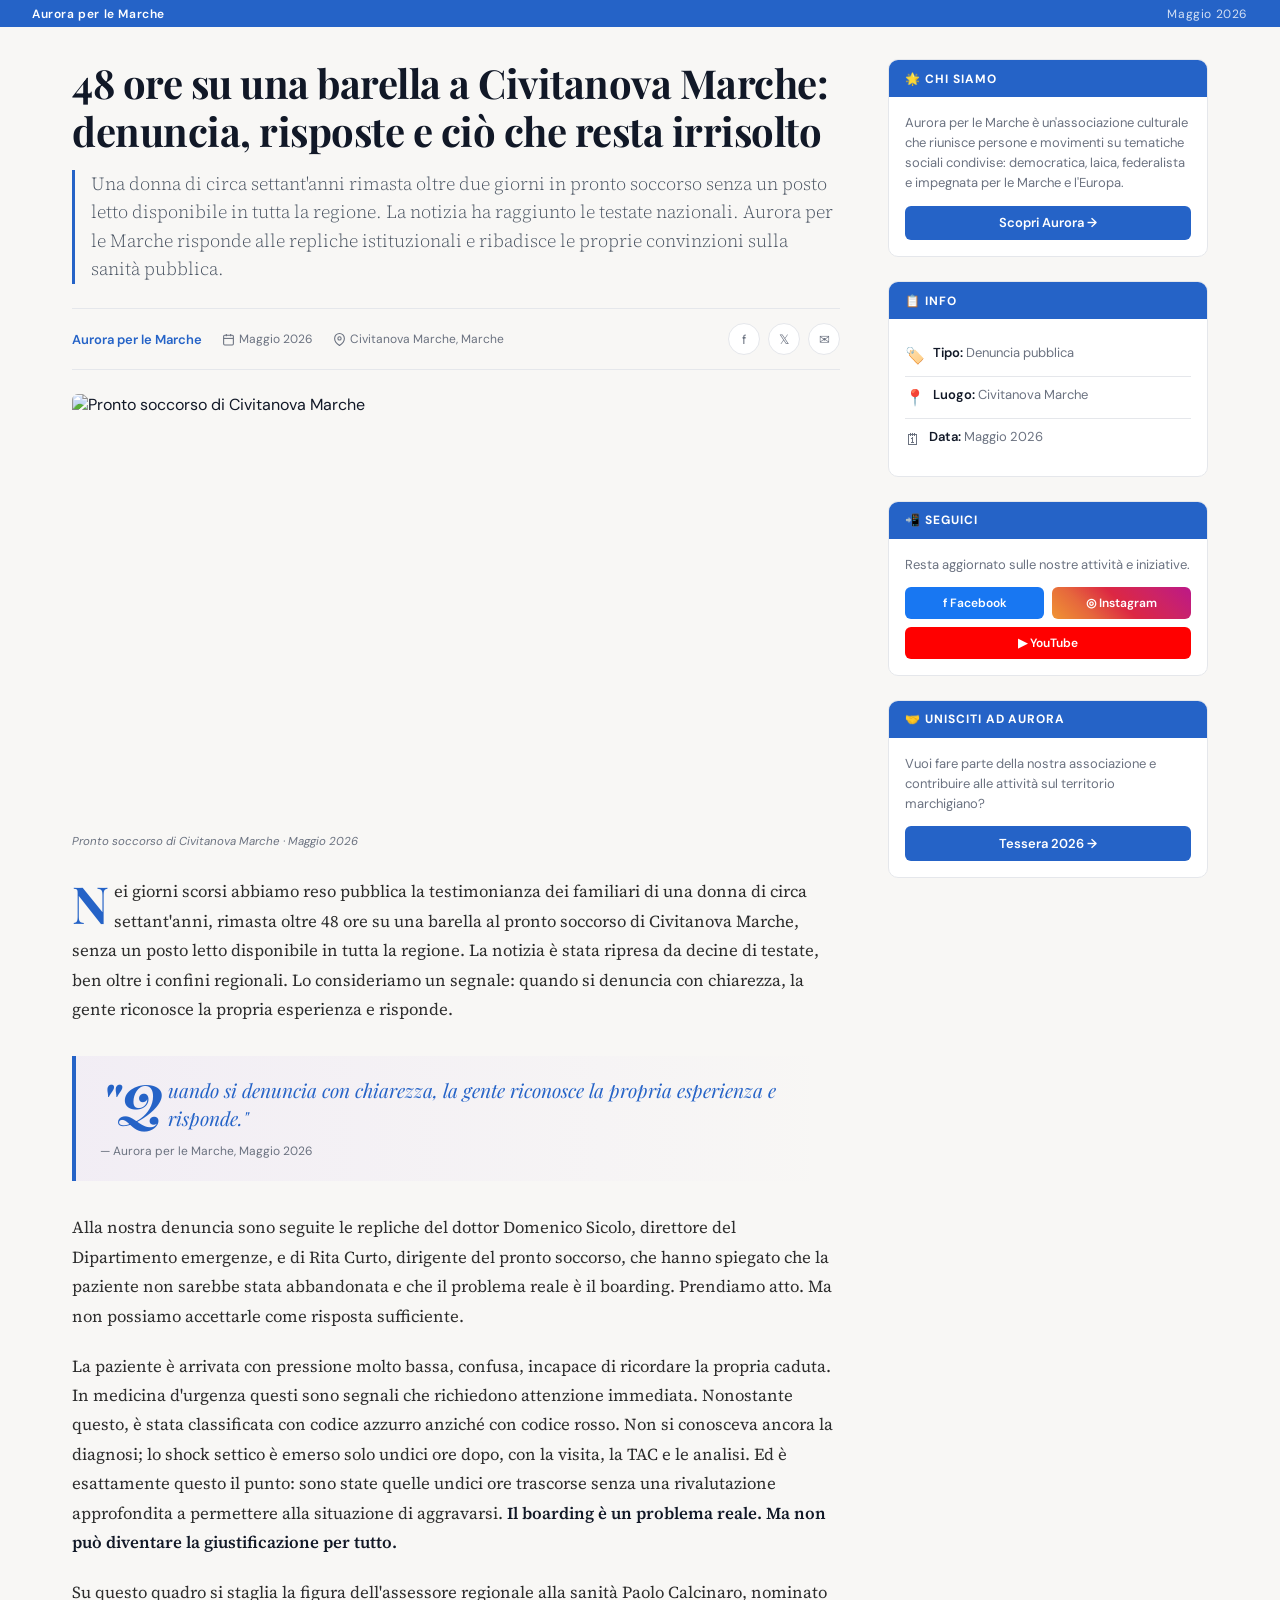
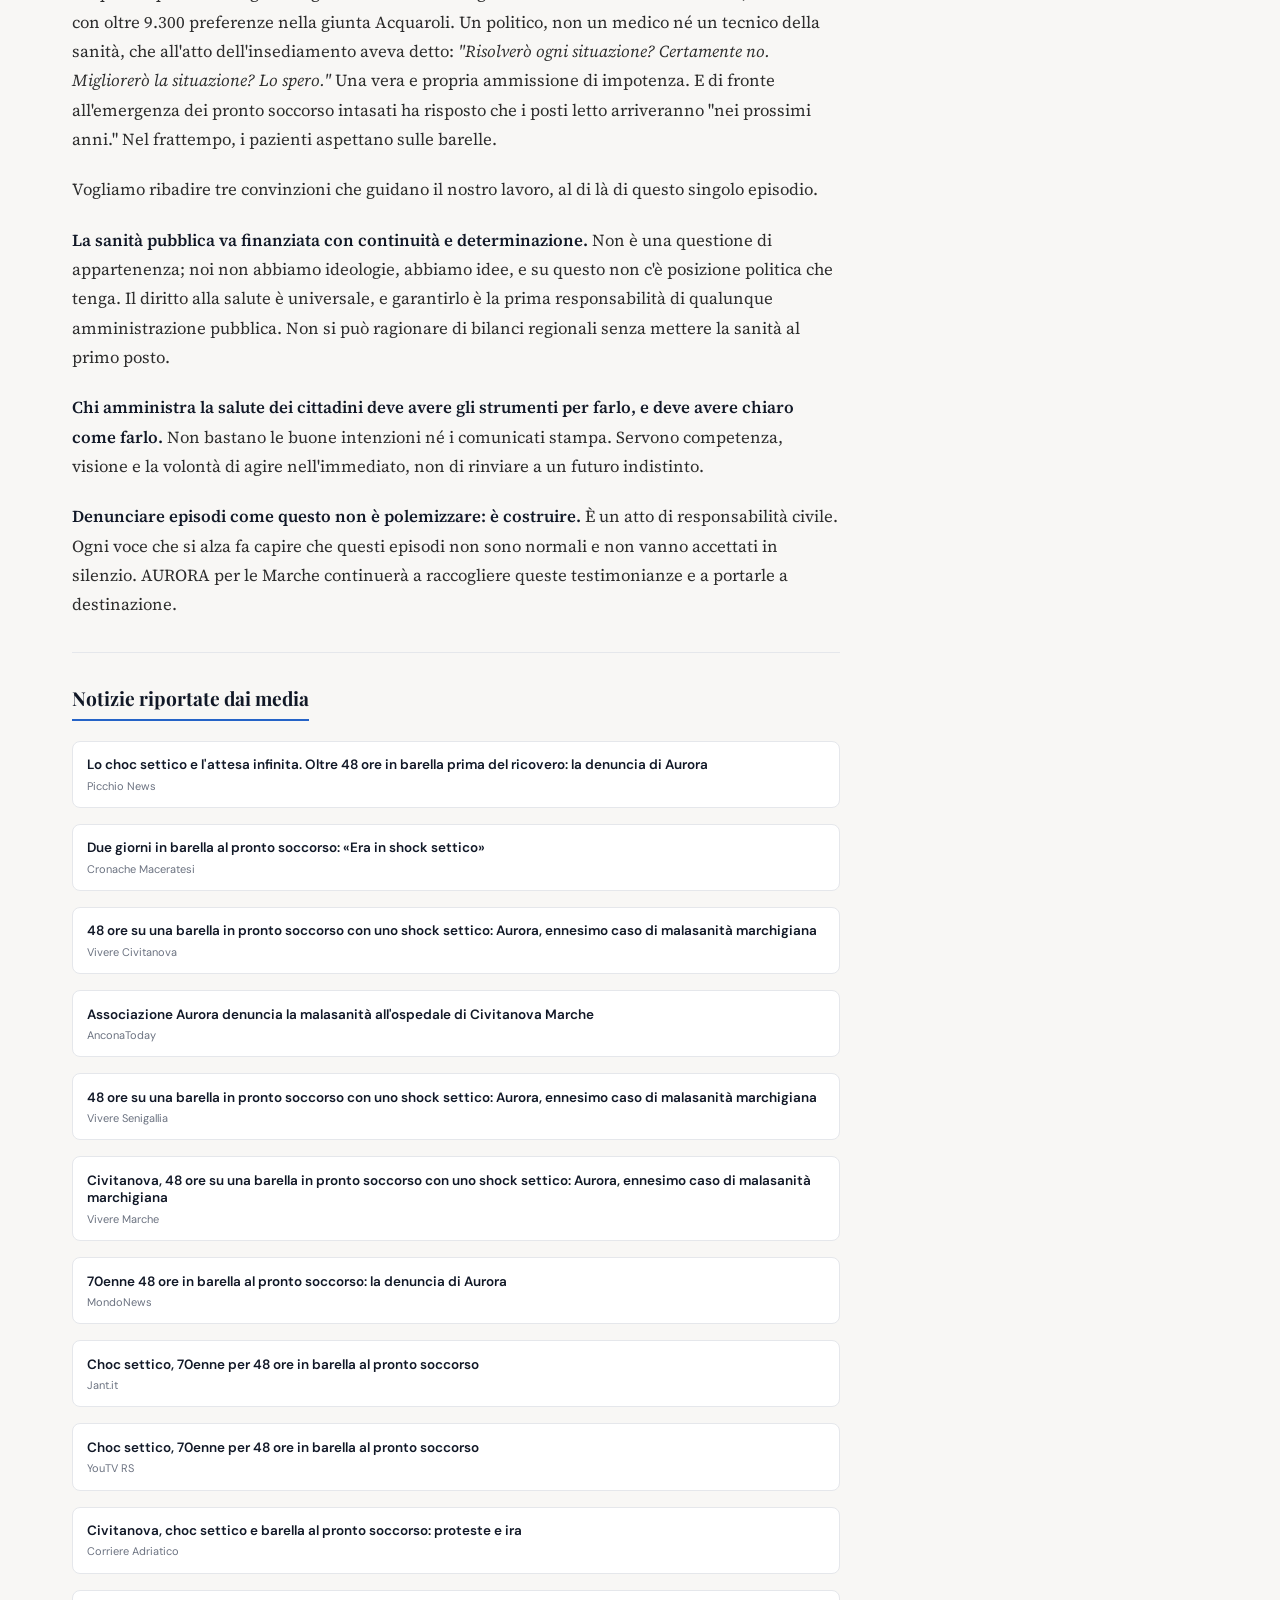
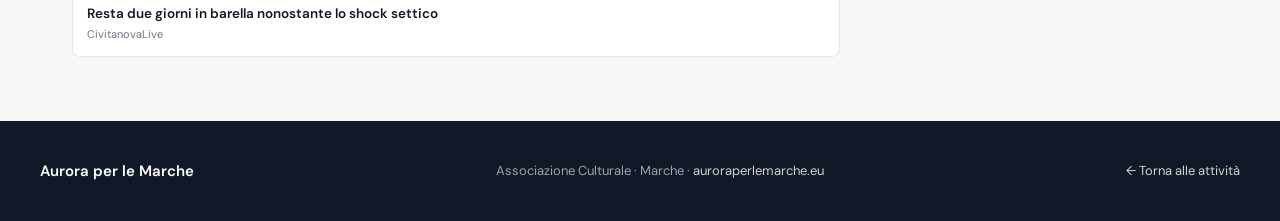
==== attivita-singola-malasanità-civitanova.html @ 757f7556 "Add files via upload" ====
<!DOCTYPE html>
<html lang="it">
<head>
  <meta charset="UTF-8" />
  <meta name="viewport" content="width=device-width, initial-scale=1.0" />
  <title>48 ore su una barella – Aurora per le Marche</title>
  <link rel="preconnect" href="https://fonts.googleapis.com" />
  <link rel="preconnect" href="https://fonts.gstatic.com" crossorigin />
  <link href="https://fonts.googleapis.com/css2?family=Playfair+Display:ital,wght@0,500;0,700;1,500;1,700&family=Source+Serif+4:ital,wght@0,300;0,400;1,300;1,400&family=DM+Sans:wght@300;400;500;600&display=swap" rel="stylesheet" />
  <style>
    :root {
      --aurora-purple: #2563c7;
      --aurora-purple-light: #4f8ef7;
      --aurora-magenta: #e8417a;
      --aurora-gold: #f0c040;
      --aurora-bg: #f8f7f5;
      --aurora-surface: #ffffff;
      --aurora-text: #111827;
      --aurora-muted: #6b7280;
      --aurora-border: #e5e7eb;
      --aurora-red: #dc2626;
    }

    *, *::before, *::after { box-sizing: border-box; margin: 0; padding: 0; }

    body {
      font-family: 'DM Sans', sans-serif;
      background: var(--aurora-bg);
      color: var(--aurora-text);
    }

    /* ── TOP RIBBON ── */
    .top-ribbon {
      background: #2563c7;
      color: #fff;
      font-size: 12px;
      font-weight: 600;
      letter-spacing: 0.05em;
      padding: 0.35rem 2rem;
      display: flex;
      align-items: center;
      justify-content: space-between;
      gap: 1rem;
    }

    .ribbon-left { display: flex; align-items: center; gap: 1rem; }

    .ribbon-date { opacity: 0.8; font-weight: 400; }

   

    @keyframes blink { 50% { opacity: 0.5; } }

    /* ── LAYOUT ── */
    .page-layout {
      max-width: 1200px;
      margin: 2rem auto;
      padding: 0 2rem;
      display: grid;
      grid-template-columns: 1fr 320px;
      gap: 3rem;
      align-items: start;
    }

    /* ── ARTICLE ── */
    .article-wrap {}


    .article-title {
      font-family: 'Playfair Display', serif;
      font-size: clamp(1.7rem, 4vw, 2.5rem);
      font-weight: 700;
      line-height: 1.2;
      color: var(--aurora-text);
      margin-bottom: 0.9rem;
      letter-spacing: -0.5px;
    }

    .article-subtitle {
      font-family: 'Source Serif 4', serif;
      font-size: 1.15rem;
      color: #4b5563;
      line-height: 1.55;
      margin-bottom: 1.5rem;
      font-weight: 300;
      border-left: 3px solid var(--aurora-purple);
      padding-left: 1rem;
    }

    /* META BAR */
    .meta-bar {
      display: flex;
      align-items: center;
      justify-content: space-between;
      padding: 0.9rem 0;
      border-top: 1px solid var(--aurora-border);
      border-bottom: 1px solid var(--aurora-border);
      margin-bottom: 1.5rem;
      flex-wrap: wrap;
      gap: 0.75rem;
    }

    .meta-left { display: flex; align-items: center; gap: 1.25rem; flex-wrap: wrap; }

    .meta-author { font-size: 13px; font-weight: 600; color: var(--aurora-purple); }

    .meta-date, .meta-location {
      font-size: 12px;
      color: var(--aurora-muted);
      display: flex;
      align-items: center;
      gap: 4px;
    }

    .meta-date svg, .meta-location svg { width: 13px; height: 13px; }

    .share-btns { display: flex; gap: 0.5rem; }

    .share-btn {
      width: 32px;
      height: 32px;
      border-radius: 50%;
      display: flex;
      align-items: center;
      justify-content: center;
      border: 1.5px solid var(--aurora-border);
      background: #fff;
      cursor: pointer;
      transition: all 0.2s;
      color: var(--aurora-muted);
      text-decoration: none;
      font-size: 13px;
    }

    .share-btn:hover { border-color: var(--aurora-purple); color: var(--aurora-purple); }

    /* HERO */
    .article-hero {
      width: 100%;
      aspect-ratio: 16/9;
      object-fit: cover;
      border-radius: 6px;
      margin-bottom: 0.5rem;
      display: block;
    }

    .img-caption {
      font-size: 11.5px;
      color: var(--aurora-muted);
      margin-bottom: 1.75rem;
      font-style: italic;
    }

    /* BODY TEXT */
    .article-body {
      font-family: 'Source Serif 4', serif;
      font-size: 1.05rem;
      line-height: 1.75;
      color: #2d2d2d;
    }

    .article-body p { margin-bottom: 1.3rem; }

    .article-body p:first-child::first-letter {
      font-size: 3.2rem;
      font-family: 'Playfair Display', serif;
      font-weight: 700;
      float: left;
      line-height: 0.8;
      margin: 0.1em 0.1em 0 0;
      color: var(--aurora-purple);
    }

    .article-body strong { font-weight: 600; color: var(--aurora-text); }

    .article-body a { color: var(--aurora-purple); text-decoration: underline; text-underline-offset: 2px; }

    /* PULL QUOTE */
    .pull-quote {
      border-left: 4px solid var(--aurora-purple);
      background: linear-gradient(90deg, rgba(124,58,237,0.05), transparent);
      padding: 1.2rem 1.5rem;
      margin: 2rem 0;
      border-radius: 0 6px 6px 0;
    }

    .pull-quote p {
      font-family: 'Playfair Display', serif;
      font-style: italic;
      font-size: 1.2rem;
      line-height: 1.5;
      color: var(--aurora-purple);
      margin: 0 !important;
    }

    .pull-quote cite {
      display: block;
      font-size: 12px;
      color: var(--aurora-muted);
      margin-top: 0.5rem;
      font-style: normal;
      font-family: 'DM Sans', sans-serif;
    }

    /* DIVIDER */
    .divider { border: none; border-top: 1px solid var(--aurora-border); margin: 2rem 0; }

    /* MEDIA SECTION */
    .related-section h3 {
      font-family: 'Playfair Display', serif;
      font-size: 1.2rem;
      margin-bottom: 1.25rem;
      padding-bottom: 0.5rem;
      border-bottom: 2px solid var(--aurora-purple);
      display: inline-block;
    }

    .related-cards { display: flex; flex-direction: column; gap: 1rem; }

    .related-card {
      display: flex;
      gap: 1rem;
      align-items: flex-start;
      padding: 0.9rem;
      background: #fff;
      border-radius: 8px;
      border: 1px solid var(--aurora-border);
      text-decoration: none;
      color: inherit;
      transition: box-shadow 0.2s;
    }

    .related-card:hover { box-shadow: 0 4px 16px rgba(124,58,237,0.1); }

    .related-img-placeholder {
      width: 72px;
      height: 56px;
      background: linear-gradient(135deg, #2563c7, #e8417a);
      border-radius: 4px;
      flex-shrink: 0;
      display: flex;
      align-items: center;
      justify-content: center;
      font-size: 1.5rem;
    }

    .related-info {}
    .related-tag {
      font-size: 10px;
      font-weight: 700;
      text-transform: uppercase;
      letter-spacing: 0.07em;
      color: var(--aurora-purple);
      margin-bottom: 0.3rem;
    }

    .related-title {
      font-size: 13.5px;
      font-weight: 600;
      line-height: 1.3;
      color: var(--aurora-text);
    }

    .related-source {
      font-size: 11px;
      color: var(--aurora-muted);
      margin-top: 0.3rem;
    }

    /* ── SIDEBAR ── */
    .sidebar {
      position: sticky;
      top: 40px;
    }

    .sidebar-widget {
      background: #fff;
      border: 1px solid var(--aurora-border);
      border-radius: 10px;
      overflow: hidden;
      margin-bottom: 1.5rem;
    }

    .widget-header {
      background: var(--aurora-purple);
      color: #fff;
      padding: 0.65rem 1rem;
      font-size: 12px;
      font-weight: 700;
      text-transform: uppercase;
      letter-spacing: 0.08em;
    }

    .widget-body { padding: 1rem; }

    .widget-body p {
      font-size: 13px;
      color: var(--aurora-muted);
      line-height: 1.55;
      margin-bottom: 0.75rem;
    }

    .widget-btn {
      display: block;
      text-align: center;
      background: var(--aurora-purple);
      color: #fff;
      text-decoration: none;
      padding: 0.55rem 1rem;
      border-radius: 6px;
      font-size: 13px;
      font-weight: 600;
      transition: opacity 0.2s;
    }

    .widget-btn:hover { opacity: 0.85; }

    .widget-social { display: grid; grid-template-columns: 1fr 1fr; gap: 0.5rem; }

    .social-btn {
      display: flex;
      align-items: center;
      justify-content: center;
      gap: 6px;
      padding: 0.5rem;
      border-radius: 6px;
      font-size: 12px;
      font-weight: 600;
      text-decoration: none;
      transition: opacity 0.2s;
    }

    .social-btn:hover { opacity: 0.85; }
    .social-fb { background: #1877f2; color: #fff; }
    .social-ig { background: linear-gradient(45deg,#f09433,#e6683c,#dc2743,#cc2366,#bc1888); color: #fff; }
    .social-yt { background: #ff0000; color: #fff; grid-column: 1 / -1; }

    .info-list { list-style: none; }
    .info-list li {
      display: flex;
      align-items: flex-start;
      gap: 8px;
      font-size: 13px;
      color: var(--aurora-muted);
      padding: 0.55rem 0;
      border-bottom: 1px solid var(--aurora-border);
      line-height: 1.4;
    }

    .info-list li:last-child { border-bottom: none; }
    .info-list .info-icon { font-size: 1rem; flex-shrink: 0; margin-top: 1px; }
    .info-list strong { color: var(--aurora-text); font-weight: 600; }

    /* ── FOOTER ── */
    footer {
      background: var(--aurora-text);
      color: rgba(255,255,255,0.6);
      padding: 2.5rem 2rem;
      margin-top: 4rem;
    }

    .footer-inner {
      max-width: 1200px;
      margin: 0 auto;
      display: flex;
      align-items: center;
      justify-content: space-between;
      flex-wrap: wrap;
      gap: 1.5rem;
    }

    .footer-brand {
      display: flex;
      align-items: center;
      gap: 10px;
      color: #fff;
      font-size: 15px;
      font-weight: 600;
    }

    footer p { font-size: 13px; }
    footer a { color: rgba(255,255,255,0.8); text-decoration: none; }
    footer a:hover { color: #fff; }

    /* ── RESPONSIVE ── */
    @media (max-width: 900px) {
      .page-layout { grid-template-columns: 1fr; }
      .sidebar { position: static; }
    }

    @media (max-width: 600px) {
      .article-title { font-size: 1.6rem; }
      .pull-quote p { font-size: 1.05rem; }
    }
  </style>
</head>
<body>

  <!-- TOP RIBBON -->
  <div class="top-ribbon">
    <div class="ribbon-left">
      <span>Aurora per le Marche </span>
    </div>
    <span class="ribbon-date">Maggio 2026</span>
  </div>

  <!-- MAIN LAYOUT (no header, no breadcrumb) -->
  <div class="page-layout">

    <!-- ARTICLE -->
    <article class="article-wrap">


      <h1 class="article-title">
        48 ore su una barella a Civitanova Marche: denuncia, risposte e ciò che resta irrisolto
      </h1>

      <p class="article-subtitle">
        Una donna di circa settant'anni rimasta oltre due giorni in pronto soccorso senza un posto letto disponibile in tutta la regione. La notizia ha raggiunto le testate nazionali. Aurora per le Marche risponde alle repliche istituzionali e ribadisce le proprie convinzioni sulla sanità pubblica.
      </p>

      <!-- META BAR -->
      <div class="meta-bar">
        <div class="meta-left">
          <span class="meta-author">Aurora per le Marche</span>
          <span class="meta-date">
            <svg viewBox="0 0 24 24" fill="none" stroke="currentColor" stroke-width="2"><rect x="3" y="4" width="18" height="18" rx="2" ry="2"/><line x1="16" y1="2" x2="16" y2="6"/><line x1="8" y1="2" x2="8" y2="6"/><line x1="3" y1="10" x2="21" y2="10"/></svg>
            Maggio 2026
          </span>
          <span class="meta-location">
            <svg viewBox="0 0 24 24" fill="none" stroke="currentColor" stroke-width="2"><path d="M21 10c0 7-9 13-9 13s-9-6-9-13a9 9 0 0118 0z"/><circle cx="12" cy="10" r="3"/></svg>
            Civitanova Marche, Marche
          </span>
        </div>
        <div class="share-btns">
          <a href="#" class="share-btn" title="Condividi su Facebook">f</a>
          <a href="#" class="share-btn" title="Condividi su X">𝕏</a>
          <a href="#" class="share-btn" title="Condividi su WhatsApp">✉</a>
        </div>
      </div>

      <!-- HERO -->
      <img class="article-hero" src="img/shock-settico-resta-48-ore-barella.png" alt="Pronto soccorso di Civitanova Marche">
      <p class="img-caption">
        Pronto soccorso di Civitanova Marche · Maggio 2026
      </p>

      <!-- ARTICLE BODY -->
      <div class="article-body">
        <p>
          Nei giorni scorsi abbiamo reso pubblica la testimonianza dei familiari di una donna di circa settant'anni, rimasta oltre 48 ore su una barella al pronto soccorso di Civitanova Marche, senza un posto letto disponibile in tutta la regione. La notizia è stata ripresa da decine di testate, ben oltre i confini regionali. Lo consideriamo un segnale: quando si denuncia con chiarezza, la gente riconosce la propria esperienza e risponde.
        </p>

        <div class="pull-quote">
          <p>"Quando si denuncia con chiarezza, la gente riconosce la propria esperienza e risponde."</p>
          <cite>— Aurora per le Marche, Maggio 2026</cite>
        </div>

        <p>
          Alla nostra denuncia sono seguite le repliche del dottor Domenico Sicolo, direttore del Dipartimento emergenze, e di Rita Curto, dirigente del pronto soccorso, che hanno spiegato che la paziente non sarebbe stata abbandonata e che il problema reale è il boarding. Prendiamo atto. Ma non possiamo accettarle come risposta sufficiente.
        </p>

        <p>
          La paziente è arrivata con pressione molto bassa, confusa, incapace di ricordare la propria caduta. In medicina d'urgenza questi sono segnali che richiedono attenzione immediata. Nonostante questo, è stata classificata con codice azzurro anziché con codice rosso. Non si conosceva ancora la diagnosi; lo shock settico è emerso solo undici ore dopo, con la visita, la TAC e le analisi. Ed è esattamente questo il punto: sono state quelle undici ore trascorse senza una rivalutazione approfondita a permettere alla situazione di aggravarsi. <strong>Il boarding è un problema reale. Ma non può diventare la giustificazione per tutto.</strong>
        </p>

        <p>
          Su questo quadro si staglia la figura dell'assessore regionale alla sanità Paolo Calcinaro, nominato con oltre 9.300 preferenze nella giunta Acquaroli. Un politico, non un medico né un tecnico della sanità, che all'atto dell'insediamento aveva detto: <em>"Risolverò ogni situazione? Certamente no. Migliorerò la situazione? Lo spero."</em> Una vera e propria ammissione di impotenza. E di fronte all'emergenza dei pronto soccorso intasati ha risposto che i posti letto arriveranno "nei prossimi anni." Nel frattempo, i pazienti aspettano sulle barelle.
        </p>

        <p>
          Vogliamo ribadire tre convinzioni che guidano il nostro lavoro, al di là di questo singolo episodio.
        </p>

        <p>
          <strong>La sanità pubblica va finanziata con continuità e determinazione.</strong> Non è una questione di appartenenza; noi non abbiamo ideologie, abbiamo idee, e su questo non c'è posizione politica che tenga. Il diritto alla salute è universale, e garantirlo è la prima responsabilità di qualunque amministrazione pubblica. Non si può ragionare di bilanci regionali senza mettere la sanità al primo posto.
        </p>

        <p>
          <strong>Chi amministra la salute dei cittadini deve avere gli strumenti per farlo, e deve avere chiaro come farlo.</strong> Non bastano le buone intenzioni né i comunicati stampa. Servono competenza, visione e la volontà di agire nell'immediato, non di rinviare a un futuro indistinto.
        </p>

        <p>
          <strong>Denunciare episodi come questo non è polemizzare: è costruire.</strong> È un atto di responsabilità civile. Ogni voce che si alza fa capire che questi episodi non sono normali e non vanno accettati in silenzio. AURORA per le Marche continuerà a raccogliere queste testimonianze e a portarle a destinazione.
        </p>
      </div>

      <hr class="divider">

      <!-- MEDIA SECTION -->
      <div class="related-section">
        <h3>Notizie riportate dai media</h3>
        <div class="related-cards">

         <a href="https://picchionews.it/sanita/lo-choc-settico-e-l-attesa-infinita-oltre-48-ore-in-barella-prima-del-ricovero-la-denuncia-di-aurora" target="_blank" class="related-card">
  <div class="related-info">
   <!-- <div class="related-tag">Sanità</div>-->
    <div class="related-title">Lo choc settico e l'attesa infinita. Oltre 48 ore in barella prima del ricovero: la denuncia di Aurora</div>
    <div class="related-source">Picchio News</div>
  </div>
</a>

<a href="https://www.cronachemaceratesi.it/2026/05/22/due-giorni-in-barella-al-pronto-soccorso-era-in-shock-settico/2067638/" target="_blank" class="related-card">
  <div class="related-info">
    <div class="related-title">Due giorni in barella al pronto soccorso: «Era in shock settico»</div>
    <div class="related-source">Cronache Maceratesi</div>
  </div>
</a>

<a href="https://www.viverecivitanova.it/2026/05/22/48-ore-su-una-barella-in-pronto-soccorso-con-uno-shock-settico-aurora-ennesimo-caso-di-malasanit-marchigiana/88428/" target="_blank" class="related-card">
  <div class="related-info">
    <div class="related-title">48 ore su una barella in pronto soccorso con uno shock settico: Aurora, ennesimo caso di malasanità marchigiana</div>
    <div class="related-source">Vivere Civitanova</div>
  </div>
</a>

<a href="https://www.anconatoday.it/attualita/associazione-aurora-denuncia-malasanita-ospedale-civitanova-marche.html" target="_blank" class="related-card">
  <div class="related-info">
    <div class="related-title">Associazione Aurora denuncia la malasanità all'ospedale di Civitanova Marche</div>
    <div class="related-source">AnconaToday</div>
  </div>
</a>

<a href="https://www.viveresenigallia.it/altrigiornali/4/88427-2026" target="_blank" class="related-card">
  <div class="related-info">
    <div class="related-title">48 ore su una barella in pronto soccorso con uno shock settico: Aurora, ennesimo caso di malasanità marchigiana</div>
    <div class="related-source">Vivere Senigallia</div>
  </div>
</a>

<a href="https://www.viveremarche.it/2026/05/22/civitanova-48-ore-su-una-barella-in-pronto-soccorso-con-uno-shock-settico-aurora-ennesimo-caso-di-malasanit-marchigiana/88427/" target="_blank" class="related-card">
  <div class="related-info">
    <div class="related-title">Civitanova, 48 ore su una barella in pronto soccorso con uno shock settico: Aurora, ennesimo caso di malasanità marchigiana</div>
    <div class="related-source">Vivere Marche</div>
  </div>
</a>

<a href="https://www.facebook.com/share/1E2Vz7PE1s/" target="_blank" class="related-card">
  <div class="related-info">
    <div class="related-title">70enne 48 ore in barella al pronto soccorso: la denuncia di Aurora</div>
    <div class="related-source">MondoNews</div>
  </div>
</a>

<a href="https://jant.it/notizie/choc-settico-70enne-per-48-ore-in-barella-al-pronto-soccorso" target="_blank" class="related-card">
  <div class="related-info">
    <div class="related-title">Choc settico, 70enne per 48 ore in barella al pronto soccorso</div>
    <div class="related-source">Jant.it</div>
  </div>
</a>

<a href="https://youtvrs.it/choc-settico-70enne-per-48-ore-in-barella-al-pronto-soccorso/" target="_blank" class="related-card">
  <div class="related-info">
    <div class="related-title">Choc settico, 70enne per 48 ore in barella al pronto soccorso</div>
    <div class="related-source">YouTV RS</div>
  </div>
</a>

<a href="https://www.corriereadriatico.it/macerata/civitanova_choc_settico_barella_pronto_soccorso_proteste_ira-9548792.html" target="_blank" class="related-card">
  <div class="related-info">
    <div class="related-title">Civitanova, choc settico e barella al pronto soccorso: proteste e ira</div>
    <div class="related-source">Corriere Adriatico</div>
  </div>
</a>

<a href="https://share.google/loaqKpfWSAqoYcH75" target="_blank" class="related-card">
  <div class="related-info">
    <div class="related-title">Resta due giorni in barella nonostante lo shock settico</div>
    <div class="related-source">CivitanovaLive</div>
  </div>
</a>
        </div>
      </div>

    </article>

    <!-- SIDEBAR -->
    <aside class="sidebar">

      <!-- AURORA INFO -->
      <div class="sidebar-widget">
        <div class="widget-header">🌟 Chi siamo</div>
        <div class="widget-body">
          <p>Aurora per le Marche è un'associazione culturale che riunisce persone e movimenti su tematiche sociali condivise: democratica, laica, federalista e impegnata per le Marche e l'Europa.</p>
          <a href="https://www.auroraperlemarche.eu/#chi-siamo" class="widget-btn">Scopri Aurora →</a>
        </div>
      </div>

      <!-- INFO EVENTO -->
      <div class="sidebar-widget">
        <div class="widget-header">📋 Info</div>
        <div class="widget-body">
          <ul class="info-list">
            <li>
              <span class="info-icon">🏷️</span>
              <div><strong>Tipo:</strong> Denuncia pubblica</div>
            </li>
            <li>
              <span class="info-icon">📍</span>
              <div><strong>Luogo:</strong> Civitanova Marche</div>
            </li>
            <li>
              <span class="info-icon">🗓</span>
              <div><strong>Data:</strong> Maggio 2026</div>
            </li>
          </ul>
        </div>
      </div>

      <!-- SOCIAL -->
      <div class="sidebar-widget">
        <div class="widget-header">📲 Seguici</div>
        <div class="widget-body">
          <p>Resta aggiornato sulle nostre attività e iniziative.</p>
          <div class="widget-social">
            <a href="https://www.facebook.com/AuroraPerLeMarche" class="social-btn social-fb">f Facebook</a>
            <a href="https://www.instagram.com/aurora_per_le_marche?brid=YWdncwExf4Q_dJbzfYbD1SZZZnzS" class="social-btn social-ig">◎ Instagram</a>
            <a href="https://www.youtube.com/@AuroraPerLeMarche" class="social-btn social-yt">▶ YouTube</a>
          </div>
        </div>
      </div>

      <!-- TESSERAMENTO -->
      <div class="sidebar-widget">
        <div class="widget-header">🤝 Unisciti ad Aurora</div>
        <div class="widget-body">
          <p>Vuoi fare parte della nostra associazione e contribuire alle attività sul territorio marchigiano?</p>
          <a href="https://www.auroraperlemarche.eu/#tesseramento" class="widget-btn">Tessera 2026 →</a>
        </div>
      </div>

    </aside>

  </div><!-- /.page-layout -->

  <!-- FOOTER -->
  <footer>
    <div class="footer-inner">
      <div class="footer-brand">
        Aurora per le Marche
      </div>
      <p>Associazione Culturale ·  Marche · <a href="https://www.auroraperlemarche.eu/">auroraperlemarche.eu</a></p>
      <p><a href="attivita-archivio.html">← Torna alle attività</a></p>
    </div>
  </footer>

</body>
</html>
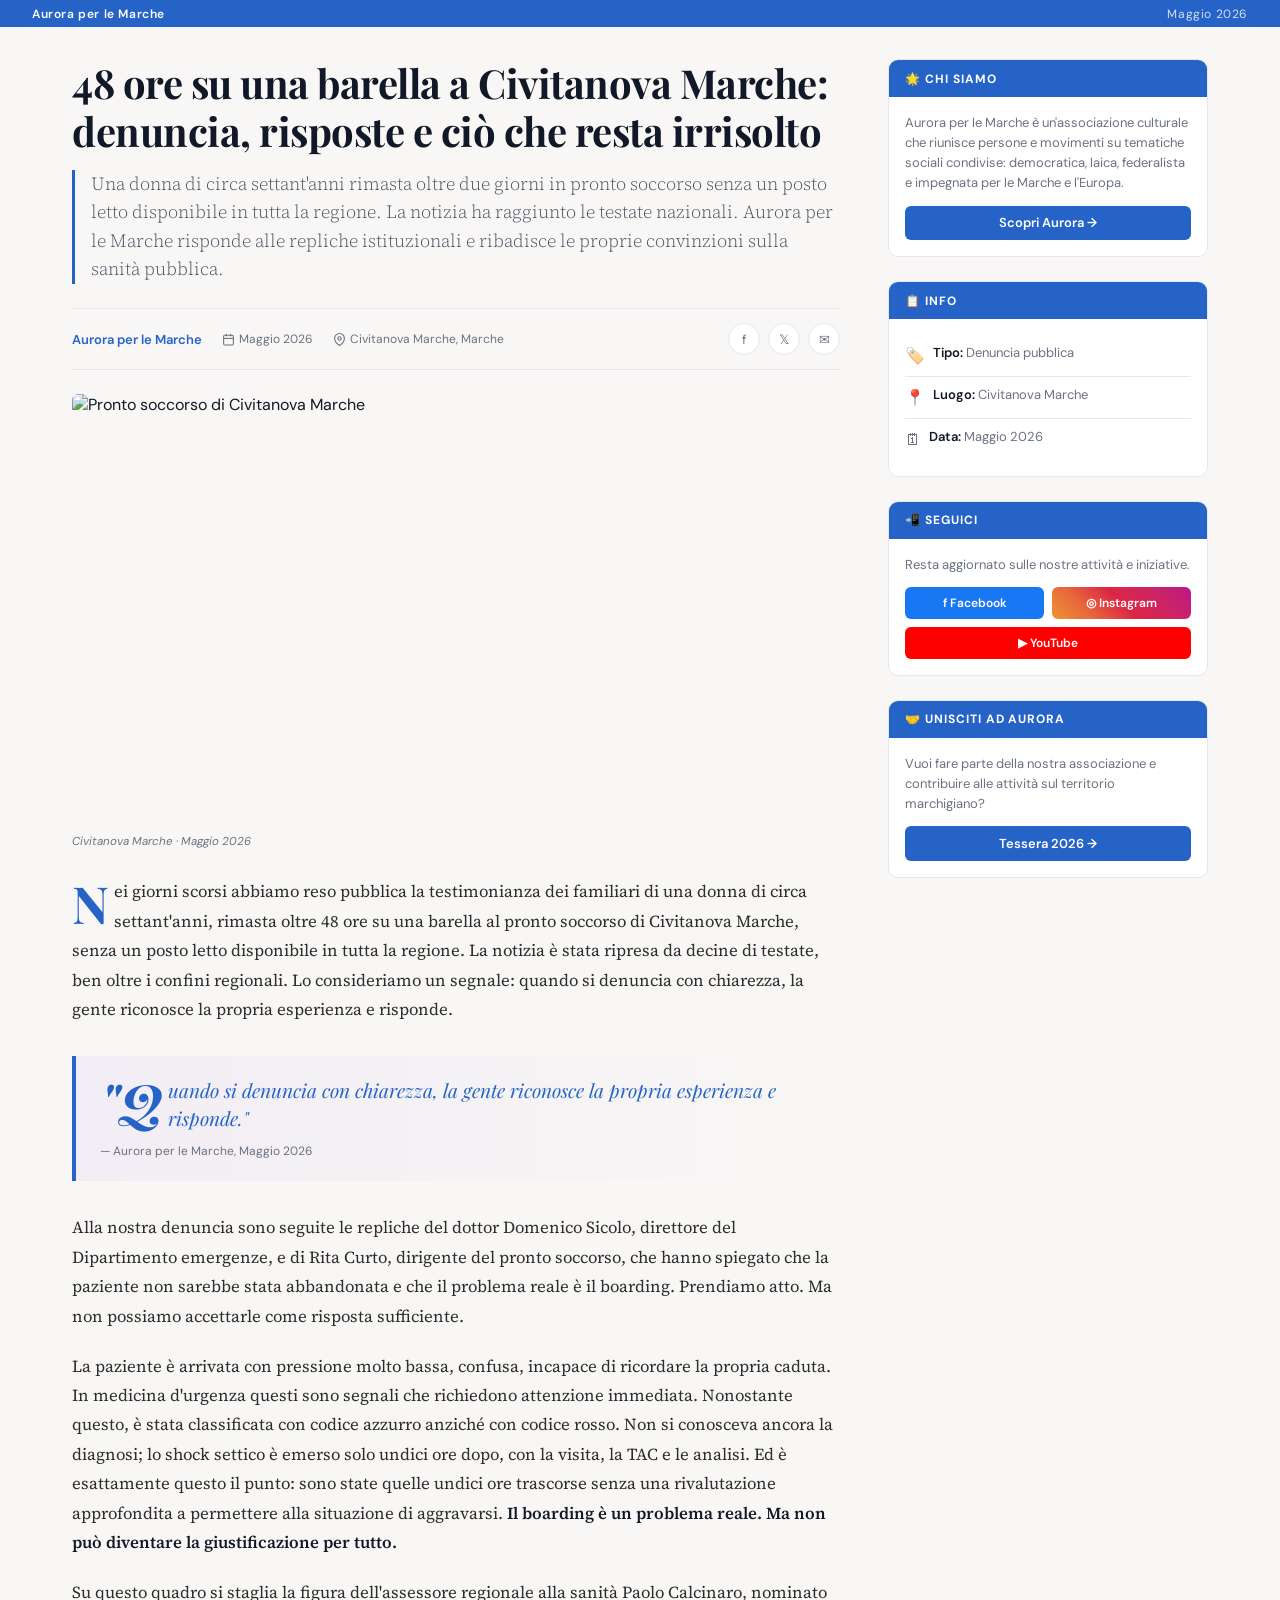
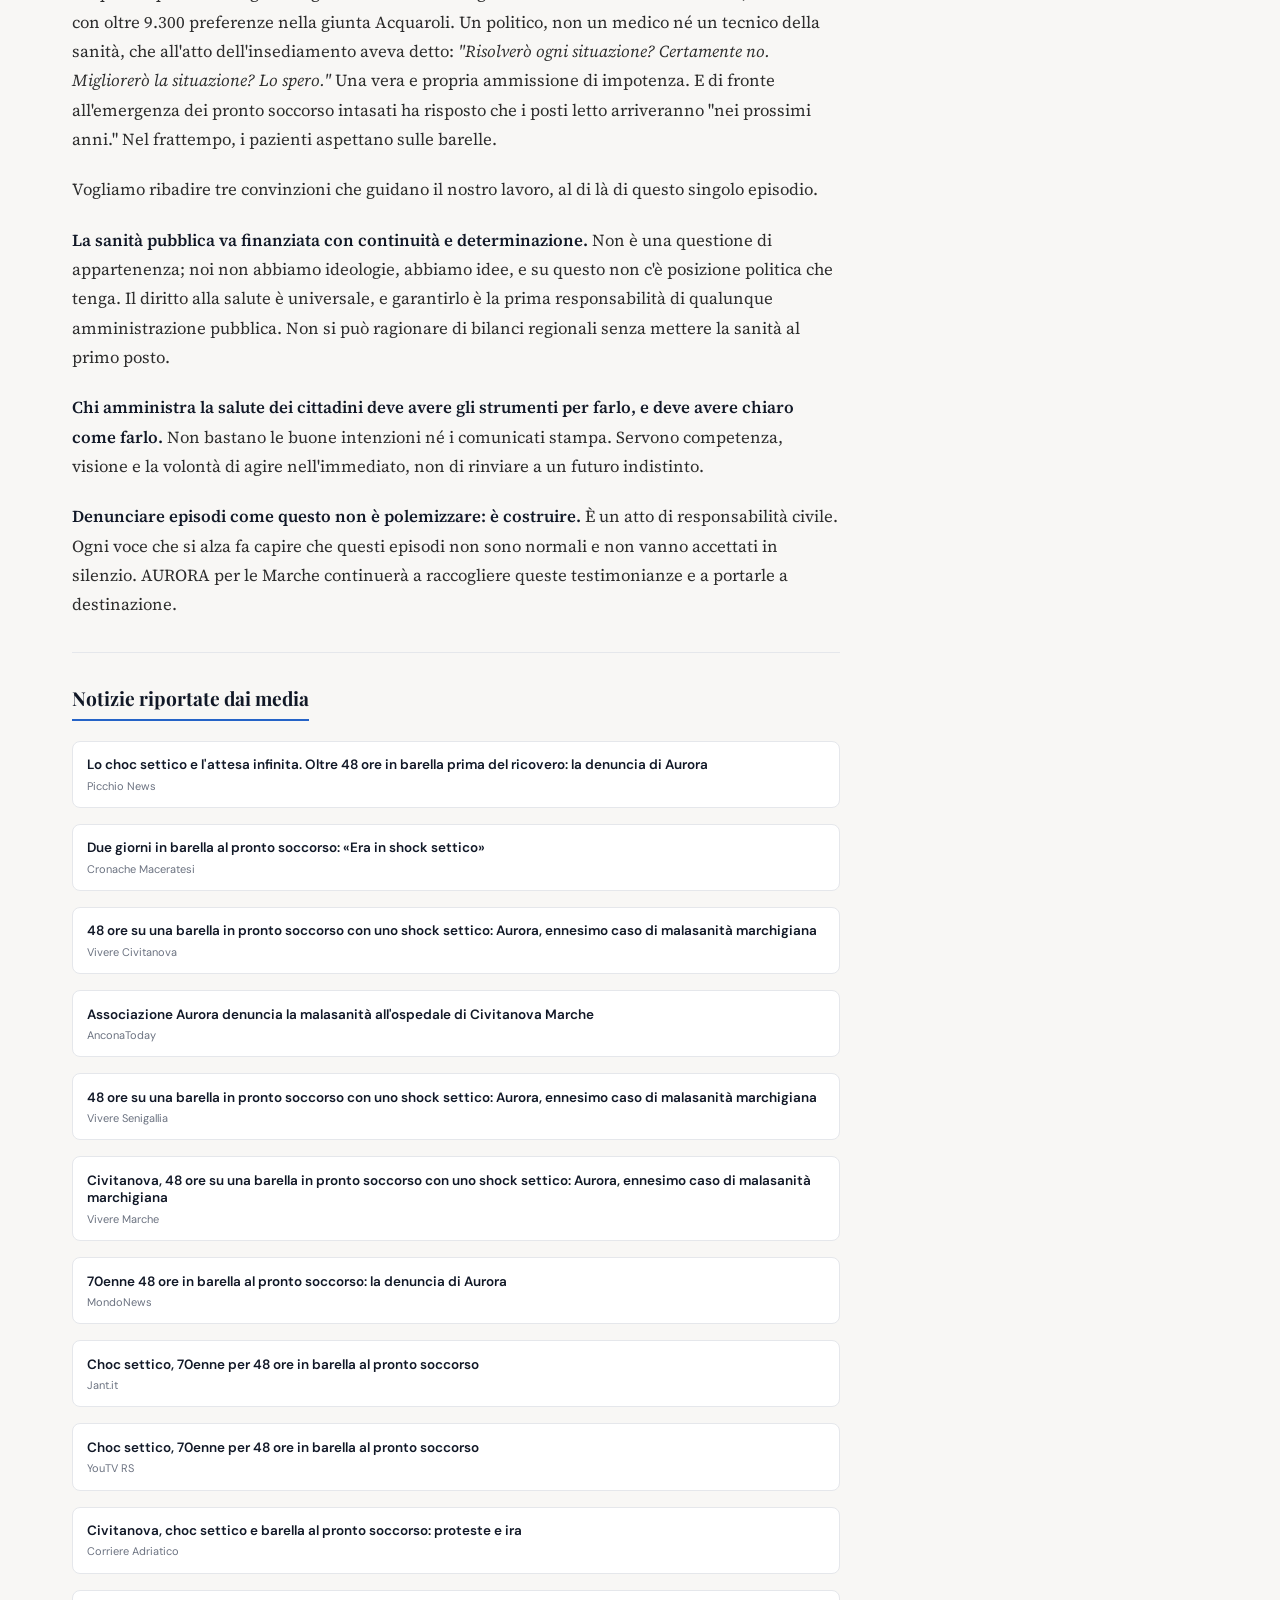
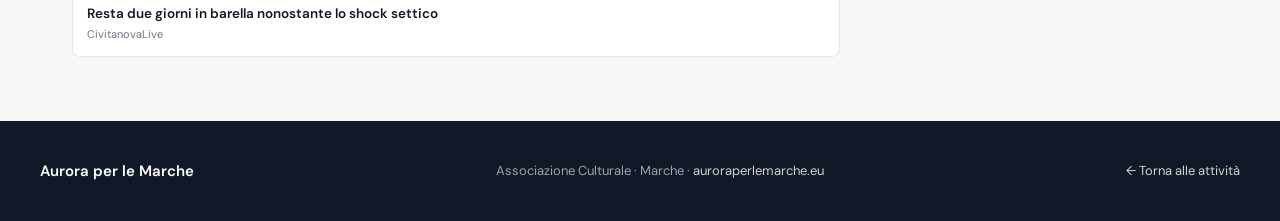
==== commit ed33cfcc: "Update attivita-singola-malasanità-civitanova.html" ====
--- a/attivita-singola-malasanità-civitanova.html
+++ b/attivita-singola-malasanità-civitanova.html
@@ -440,9 +440,9 @@
       </div>
 
       <!-- HERO -->
-      <img class="article-hero" src="img/shock-settico-resta-48-ore-barella.png" alt="Pronto soccorso di Civitanova Marche">
+      <img class="article-hero" src="img/shock-settico-resta-48-ore-barella.avif" loading="lazy" alt="Pronto soccorso di Civitanova Marche">
       <p class="img-caption">
-        Pronto soccorso di Civitanova Marche · Maggio 2026
+        Civitanova Marche · Maggio 2026
       </p>
 
       <!-- ARTICLE BODY -->
@@ -645,4 +645,4 @@
   </footer>
 
 </body>
-</html>+</html>
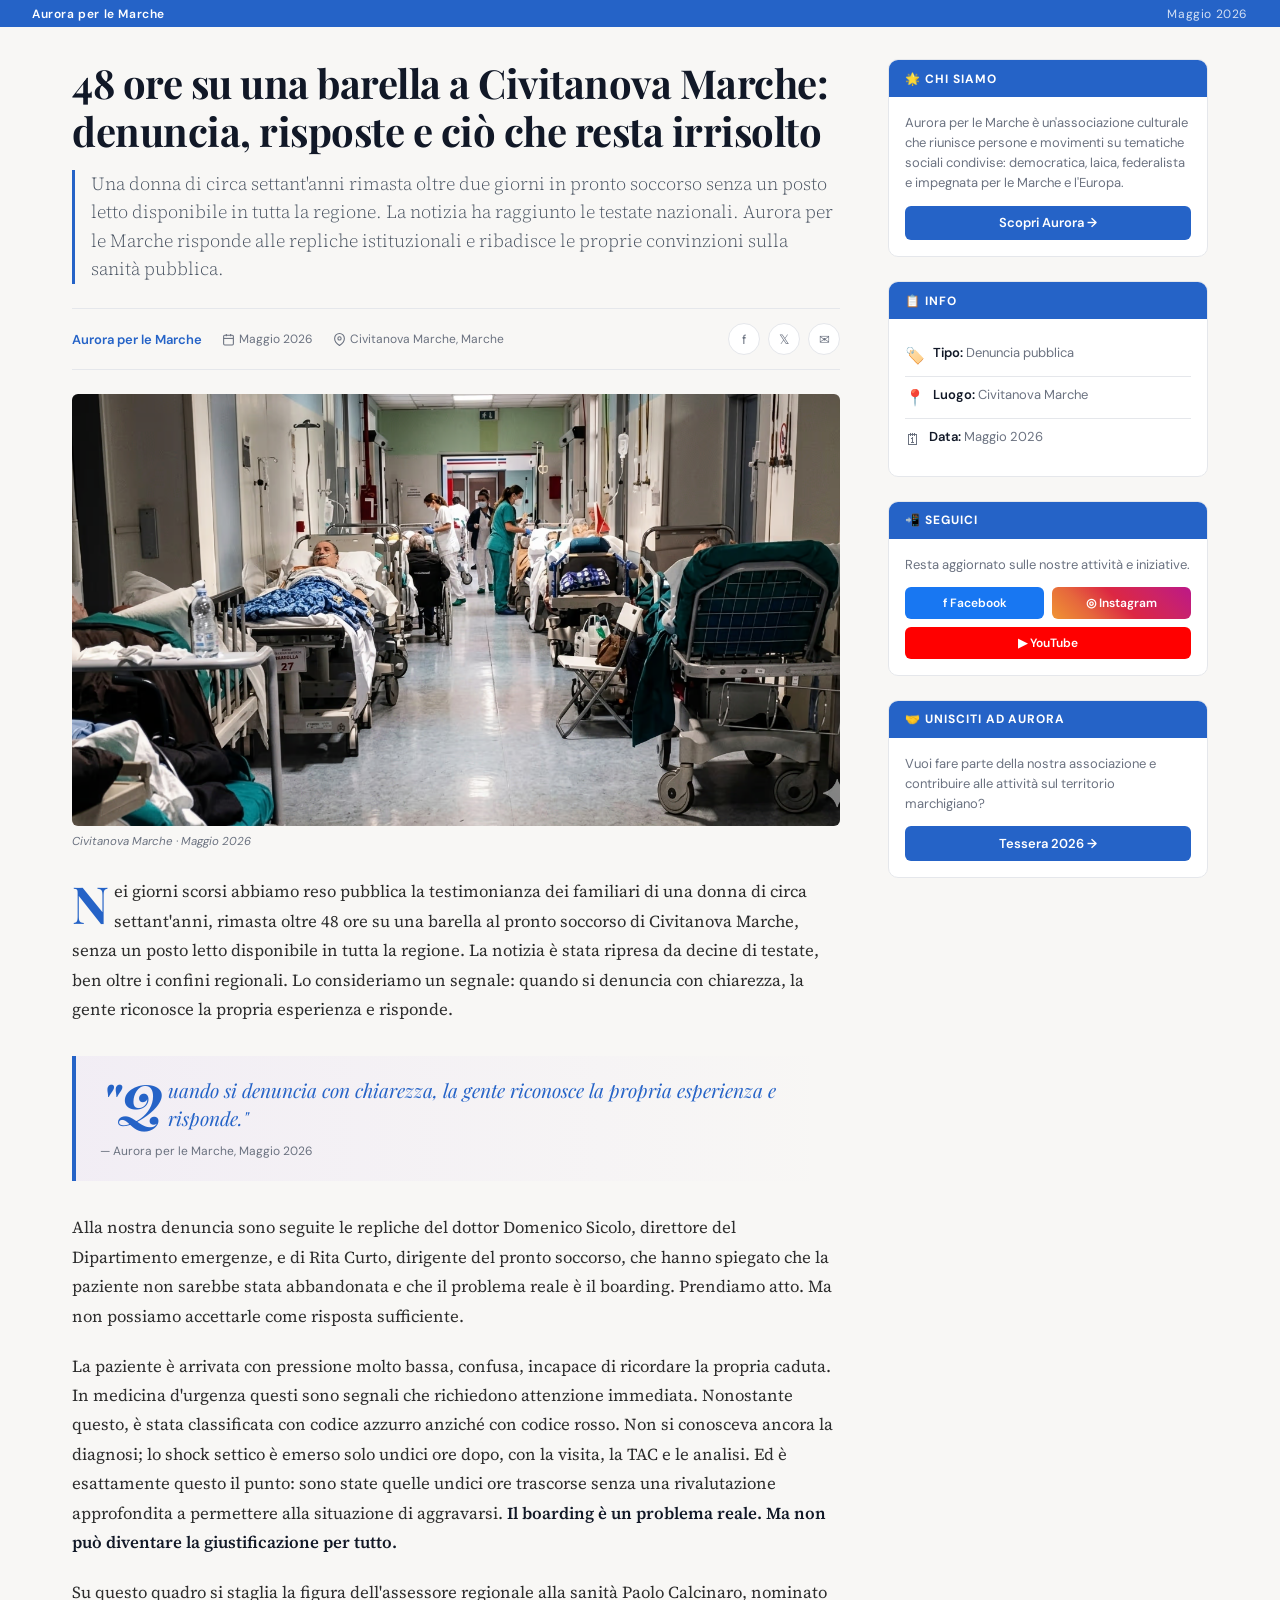
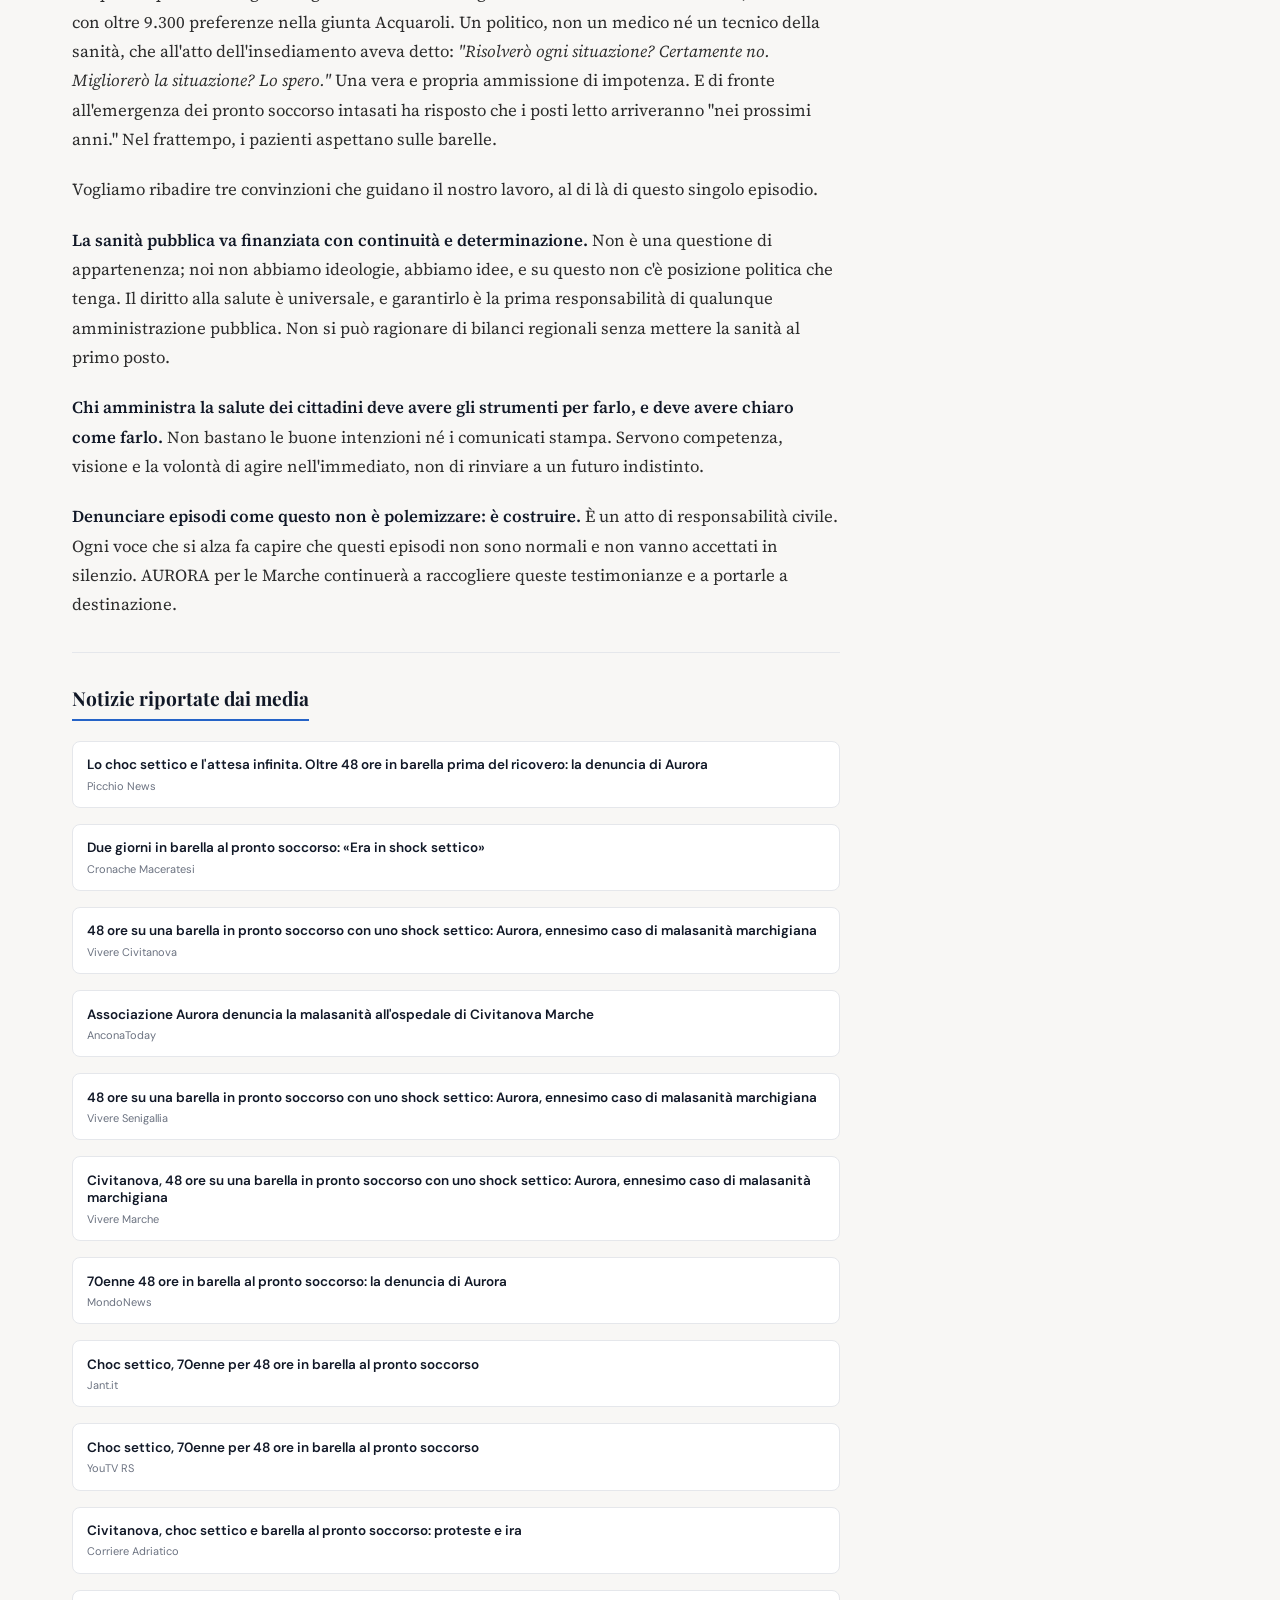
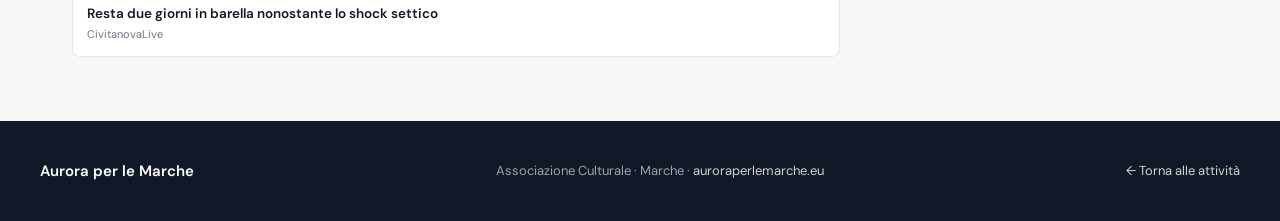
==== commit 8f589a73: "Update attivita-singola-malasanità-civitanova.html" ====
--- a/attivita-singola-malasanità-civitanova.html
+++ b/attivita-singola-malasanità-civitanova.html
@@ -440,7 +440,7 @@
       </div>
 
       <!-- HERO -->
-      <img class="article-hero" src="img/shock-settico-resta-48-ore-barella.avif" loading="lazy" alt="Pronto soccorso di Civitanova Marche">
+      <img class="article-hero" src="img/shock-settico-resta-48-ore-barella-civitanova.avif" loading="lazy" alt="Pronto soccorso di Civitanova Marche">
       <p class="img-caption">
         Civitanova Marche · Maggio 2026
       </p>
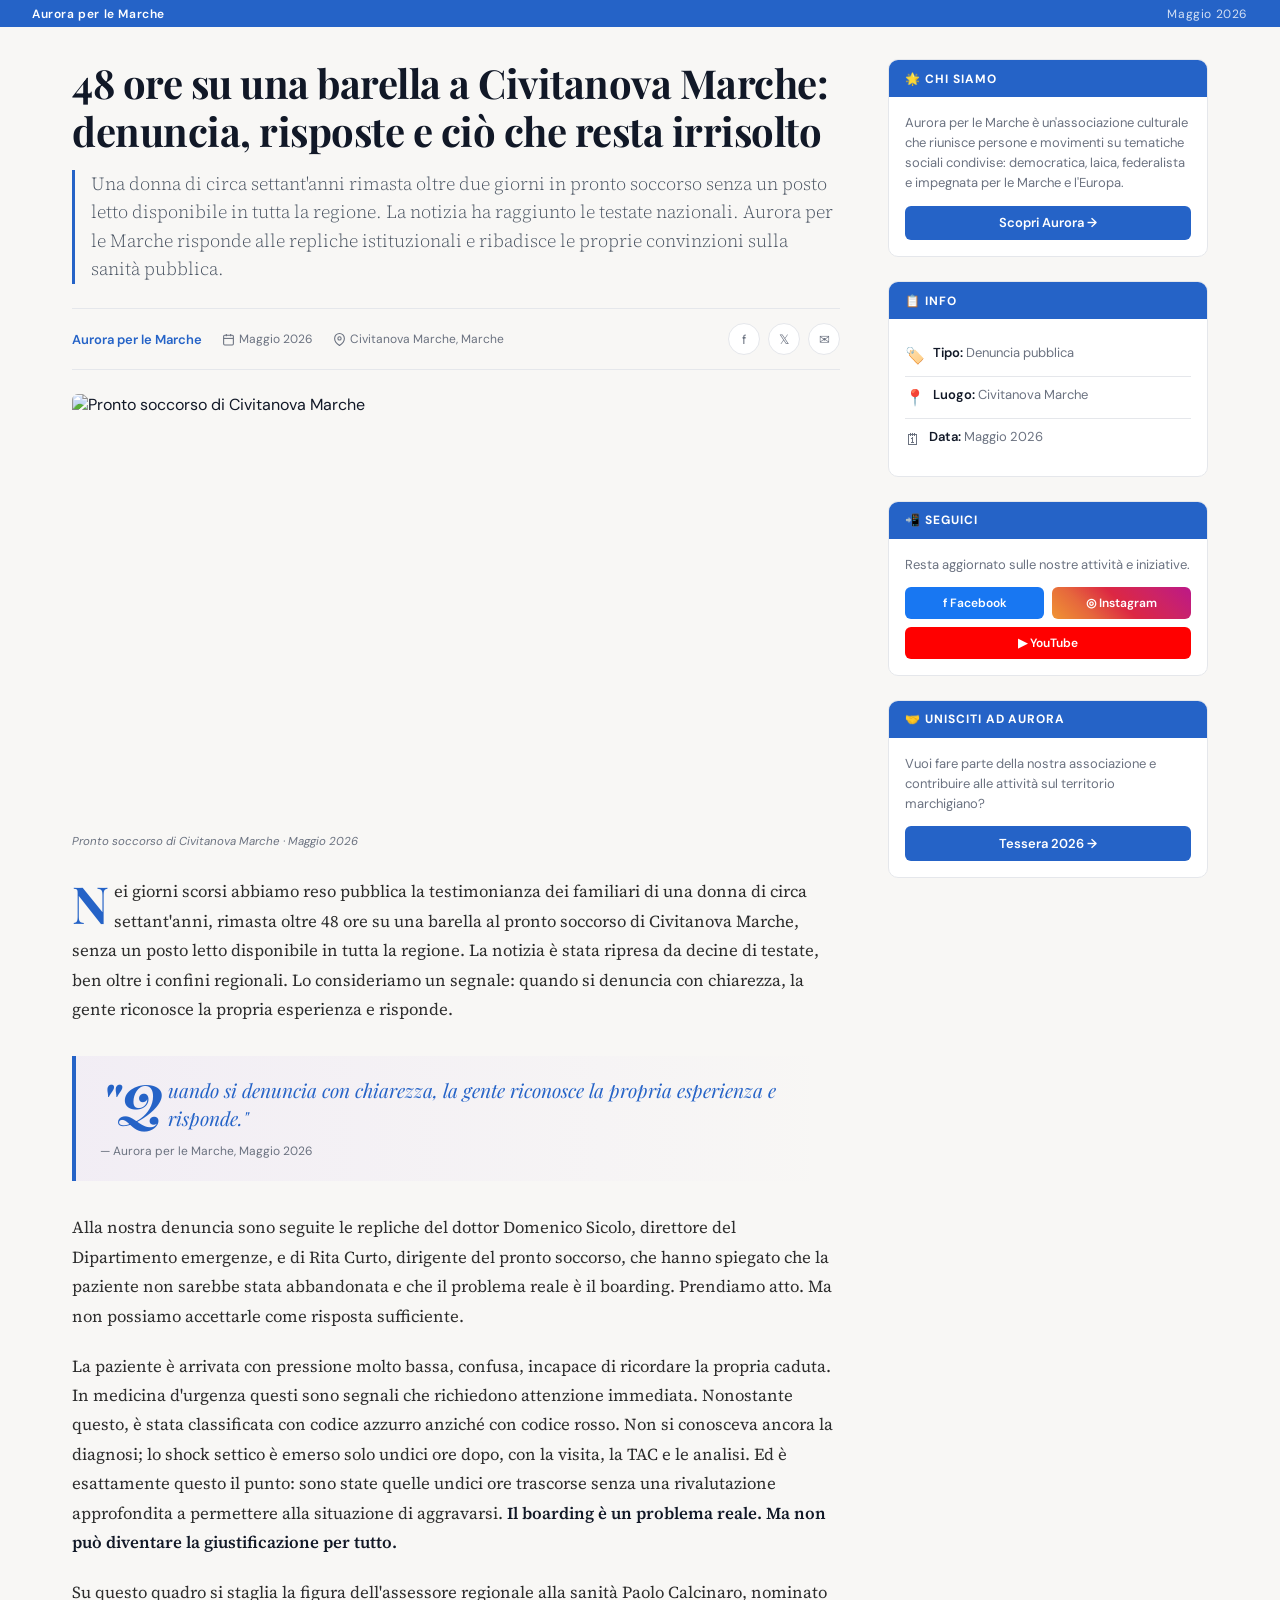
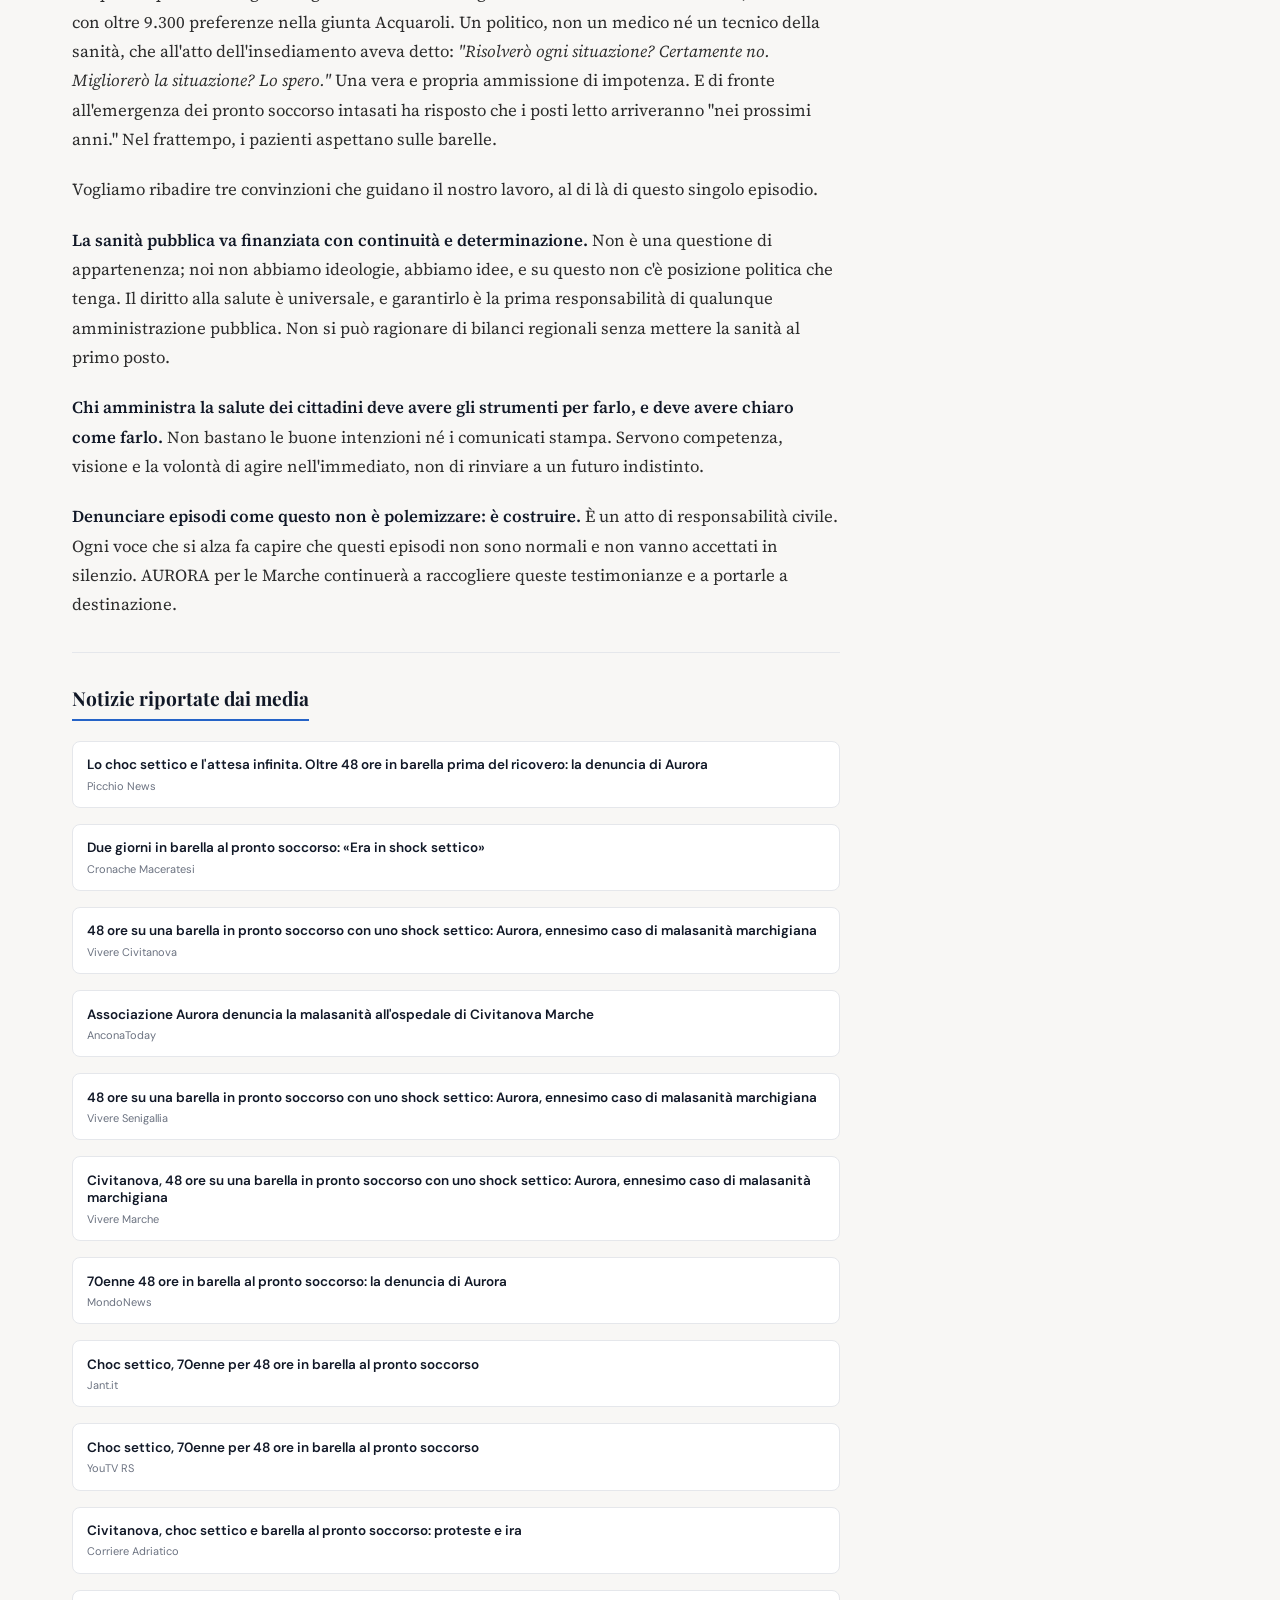
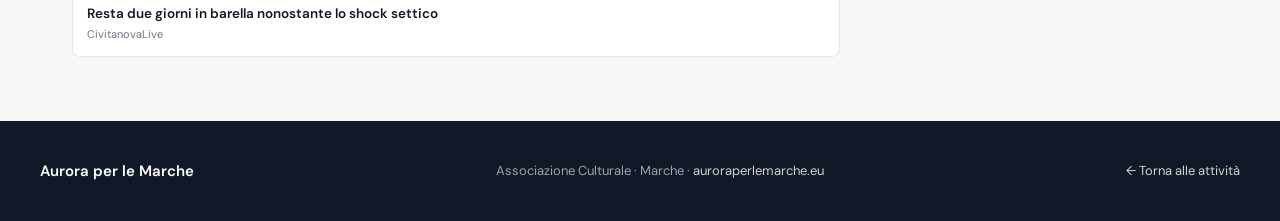
==== commit e8336969: "Add files via upload" ====
--- a/attivita-singola-malasanità-civitanova.html
+++ b/attivita-singola-malasanità-civitanova.html
@@ -440,9 +440,9 @@
       </div>
 
       <!-- HERO -->
-      <img class="article-hero" src="img/shock-settico-resta-48-ore-barella-civitanova.avif" loading="lazy" alt="Pronto soccorso di Civitanova Marche">
+      <img class="article-hero" src="img/shock-settico-resta-48-ore-barella.png" alt="Pronto soccorso di Civitanova Marche">
       <p class="img-caption">
-        Civitanova Marche · Maggio 2026
+        Pronto soccorso di Civitanova Marche · Maggio 2026
       </p>
 
       <!-- ARTICLE BODY -->
@@ -645,4 +645,4 @@
   </footer>
 
 </body>
-</html>
+</html>
